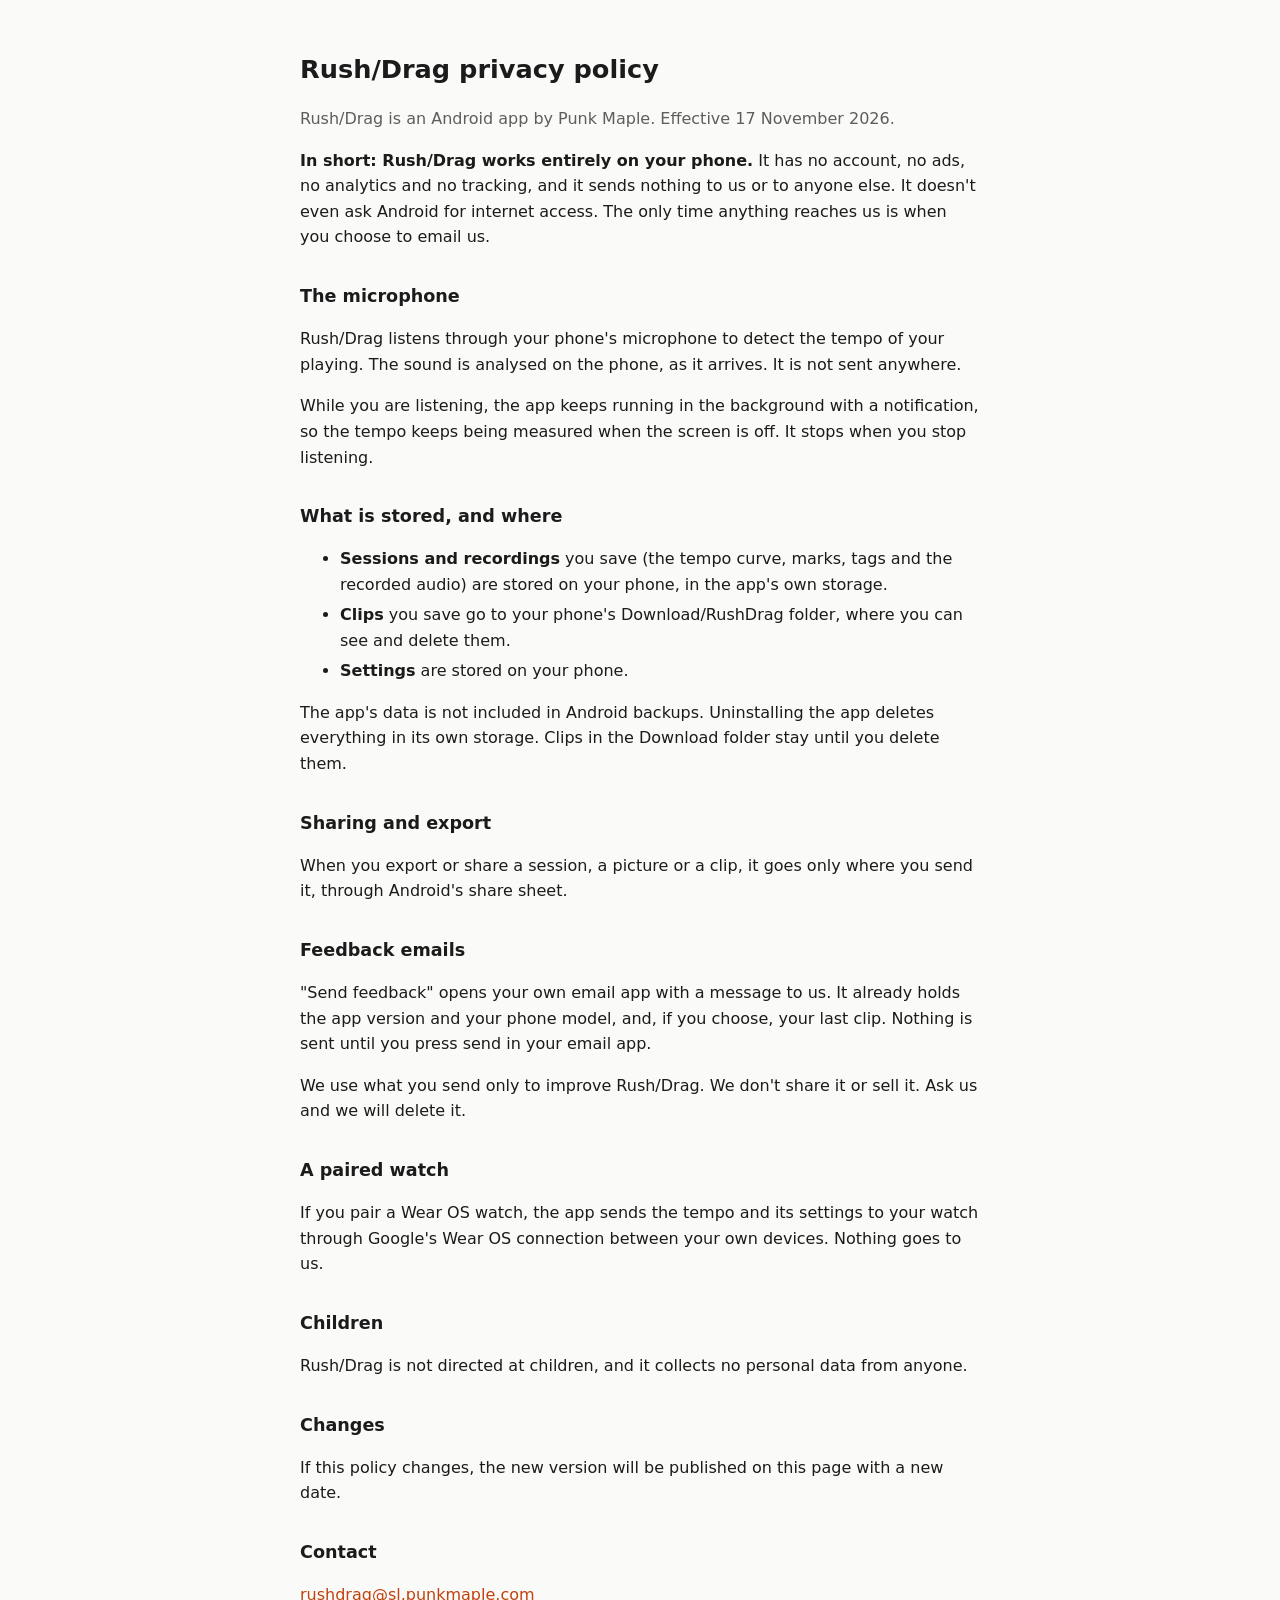
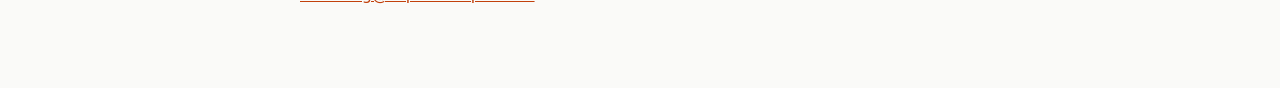
==== privacy/index.html @ 3544ac95 "Rush/Drag site: the privacy policy Co-Authored-By: Claude Opus 5.5 <noreply@anthropic.com> Claude-Se" ====
<!doctype html>
<html lang="en">
<head>
<meta charset="utf-8">
<meta name="viewport" content="width=device-width, initial-scale=1">
<title>Rush/Drag privacy policy</title>
<style>
  :root { --bg: #fafaf8; --fg: #1b1b1b; --muted: #5d5d5d; --accent: #c2410c; }
  @media (prefers-color-scheme: dark) { :root { --bg: #121212; --fg: #ececec; --muted: #a8a8a8; --accent: #fb923c; } }
  body { background: var(--bg); color: var(--fg); font: 16px/1.6 system-ui, -apple-system, "Segoe UI", Roboto, sans-serif; margin: 0; }
  main { max-width: 680px; margin: 0 auto; padding: 32px 16px 64px; }
  h1 { font-size: 1.6rem; margin-bottom: 0.2rem; }
  h2 { font-size: 1.1rem; margin-top: 2rem; }
  .muted { color: var(--muted); }
  a { color: var(--accent); }
  li { margin: 0.3rem 0; }
</style>
</head>
<body>
<main>
<h1>Rush/Drag privacy policy</h1>
<p class="muted">Rush/Drag is an Android app by Punk Maple. Effective 17 November 2026.</p>

<p><strong>In short: Rush/Drag works entirely on your phone.</strong> It has no account, no ads, no analytics and no tracking, and it sends nothing to us or to anyone else. It doesn't even ask Android for internet access. The only time anything reaches us is when you choose to email us.</p>

<h2>The microphone</h2>
<p>Rush/Drag listens through your phone's microphone to detect the tempo of your playing. The sound is analysed on the phone, as it arrives. It is not sent anywhere.</p>
<p>While you are listening, the app keeps running in the background with a notification, so the tempo keeps being measured when the screen is off. It stops when you stop listening.</p>

<h2>What is stored, and where</h2>
<ul>
  <li><strong>Sessions and recordings</strong> you save (the tempo curve, marks, tags and the recorded audio) are stored on your phone, in the app's own storage.</li>
  <li><strong>Clips</strong> you save go to your phone's Download/RushDrag folder, where you can see and delete them.</li>
  <li><strong>Settings</strong> are stored on your phone.</li>
</ul>
<p>The app's data is not included in Android backups. Uninstalling the app deletes everything in its own storage. Clips in the Download folder stay until you delete them.</p>

<h2>Sharing and export</h2>
<p>When you export or share a session, a picture or a clip, it goes only where you send it, through Android's share sheet.</p>

<h2>Feedback emails</h2>
<p>"Send feedback" opens your own email app with a message to us. It already holds the app version and your phone model, and, if you choose, your last clip. Nothing is sent until you press send in your email app.</p>
<p>We use what you send only to improve Rush/Drag. We don't share it or sell it. Ask us and we will delete it.</p>

<h2>A paired watch</h2>
<p>If you pair a Wear OS watch, the app sends the tempo and its settings to your watch through Google's Wear OS connection between your own devices. Nothing goes to us.</p>

<h2>Children</h2>
<p>Rush/Drag is not directed at children, and it collects no personal data from anyone.</p>

<h2>Changes</h2>
<p>If this policy changes, the new version will be published on this page with a new date.</p>

<h2>Contact</h2>
<p><a href="mailto:rushdrag@sl.punkmaple.com">rushdrag@sl.punkmaple.com</a></p>
</main>
</body>
</html>
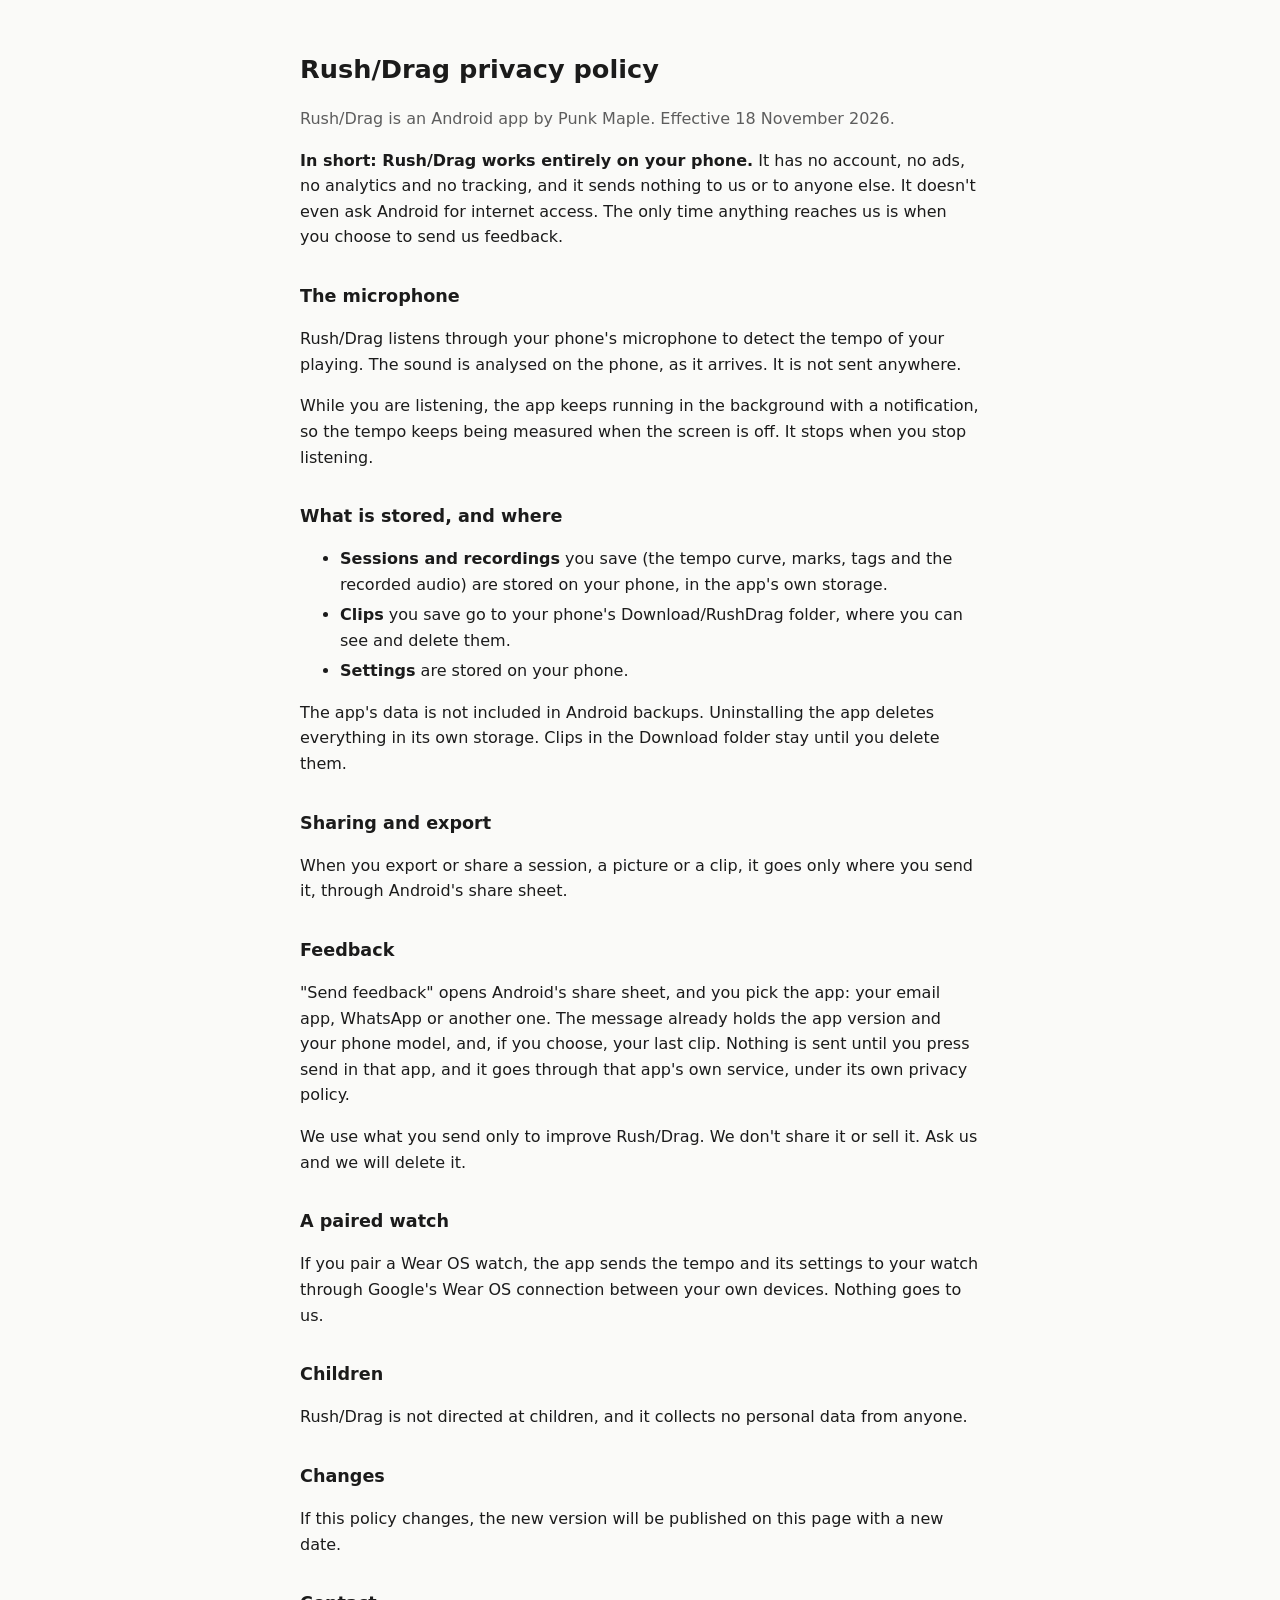
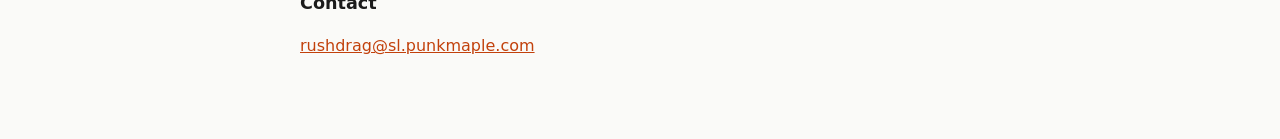
==== commit e0c8b9b4: "Privacy: feedback through the share sheet (email, WhatsApp or another app)" ====
--- a/privacy/index.html
+++ b/privacy/index.html
@@ -19,9 +19,9 @@
 <body>
 <main>
 <h1>Rush/Drag privacy policy</h1>
-<p class="muted">Rush/Drag is an Android app by Punk Maple. Effective 17 November 2026.</p>
+<p class="muted">Rush/Drag is an Android app by Punk Maple. Effective 18 November 2026.</p>
 
-<p><strong>In short: Rush/Drag works entirely on your phone.</strong> It has no account, no ads, no analytics and no tracking, and it sends nothing to us or to anyone else. It doesn't even ask Android for internet access. The only time anything reaches us is when you choose to email us.</p>
+<p><strong>In short: Rush/Drag works entirely on your phone.</strong> It has no account, no ads, no analytics and no tracking, and it sends nothing to us or to anyone else. It doesn't even ask Android for internet access. The only time anything reaches us is when you choose to send us feedback.</p>
 
 <h2>The microphone</h2>
 <p>Rush/Drag listens through your phone's microphone to detect the tempo of your playing. The sound is analysed on the phone, as it arrives. It is not sent anywhere.</p>
@@ -38,8 +38,8 @@
 <h2>Sharing and export</h2>
 <p>When you export or share a session, a picture or a clip, it goes only where you send it, through Android's share sheet.</p>
 
-<h2>Feedback emails</h2>
-<p>"Send feedback" opens your own email app with a message to us. It already holds the app version and your phone model, and, if you choose, your last clip. Nothing is sent until you press send in your email app.</p>
+<h2>Feedback</h2>
+<p>"Send feedback" opens Android's share sheet, and you pick the app: your email app, WhatsApp or another one. The message already holds the app version and your phone model, and, if you choose, your last clip. Nothing is sent until you press send in that app, and it goes through that app's own service, under its own privacy policy.</p>
 <p>We use what you send only to improve Rush/Drag. We don't share it or sell it. Ask us and we will delete it.</p>
 
 <h2>A paired watch</h2>
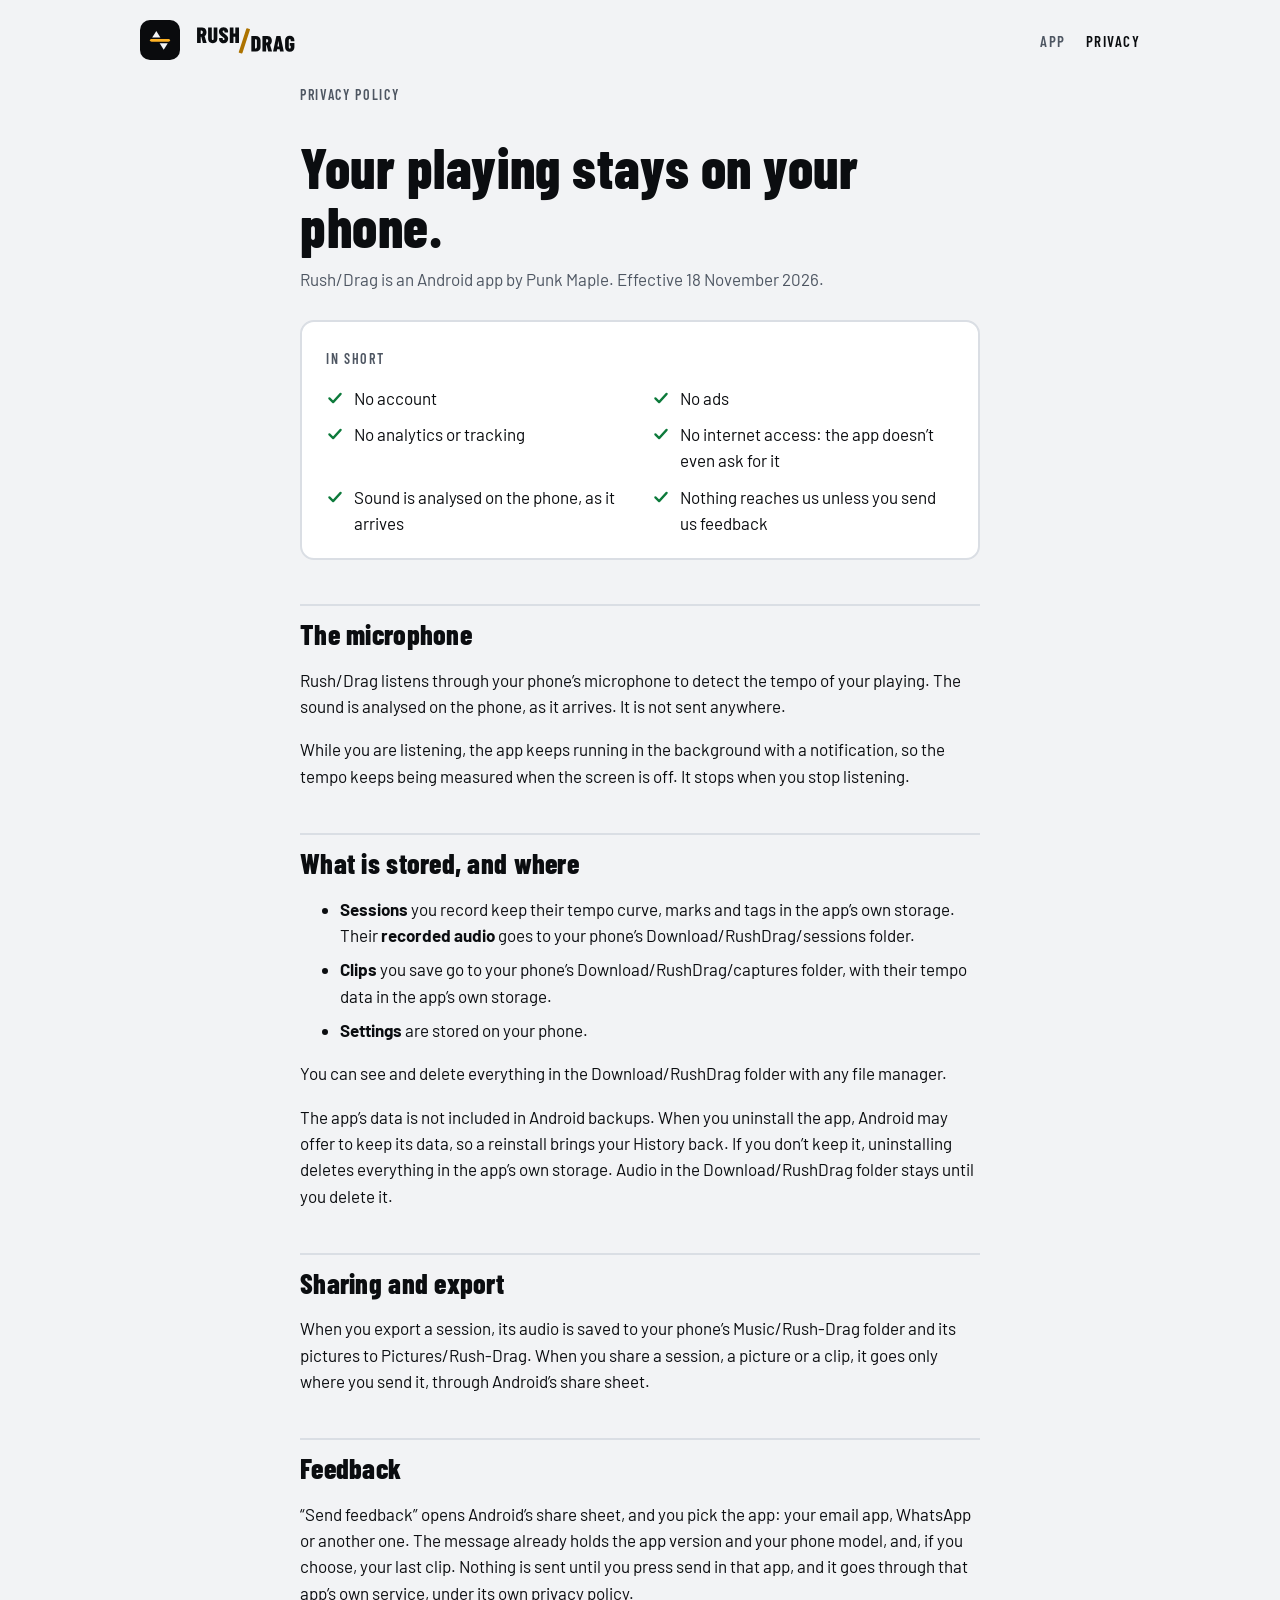
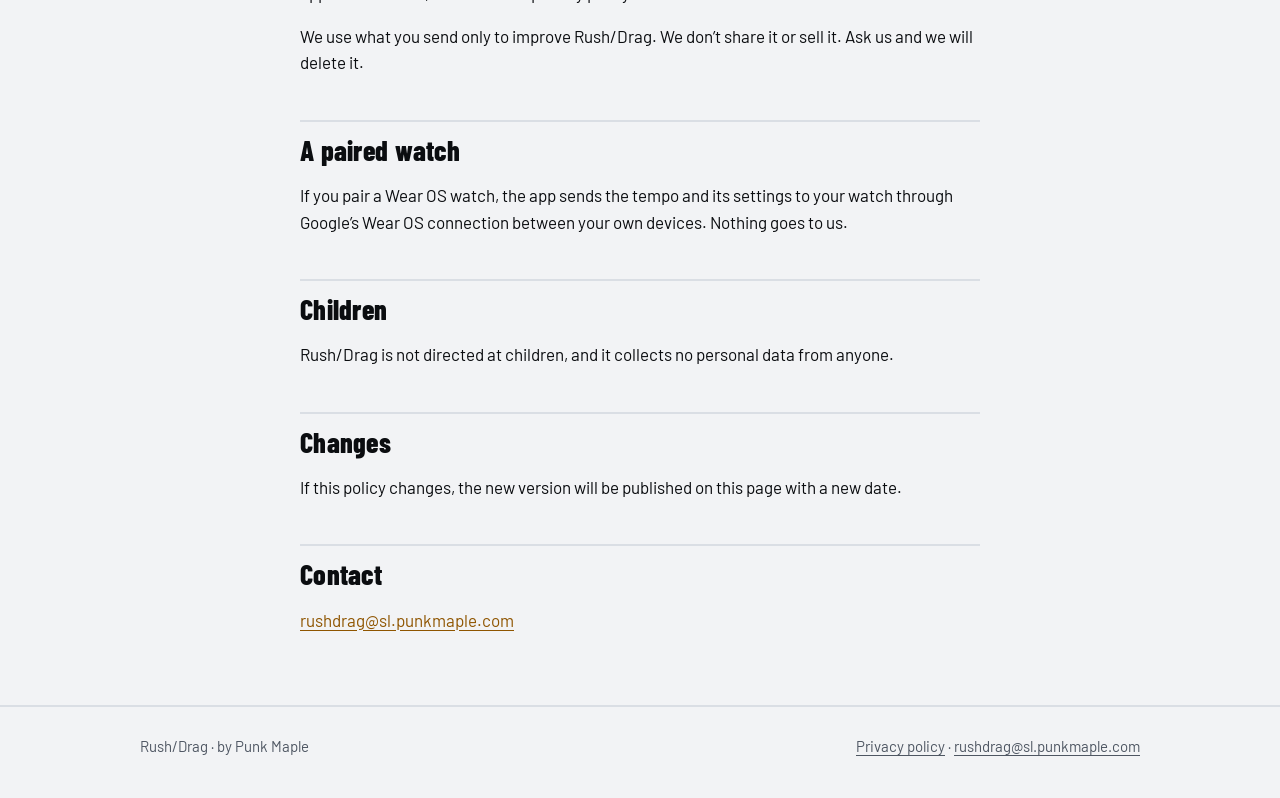
==== commit 62c883d3: "Site redesign by Design (artifact 1795022018-d35e); privacy claims checked against the app - Recorde" ====
--- a/privacy/index.html
+++ b/privacy/index.html
@@ -3,56 +3,67 @@
 <head>
 <meta charset="utf-8">
 <meta name="viewport" content="width=device-width, initial-scale=1">
-<title>Rush/Drag privacy policy</title>
-<style>
-  :root { --bg: #fafaf8; --fg: #1b1b1b; --muted: #5d5d5d; --accent: #c2410c; }
-  @media (prefers-color-scheme: dark) { :root { --bg: #121212; --fg: #ececec; --muted: #a8a8a8; --accent: #fb923c; } }
-  body { background: var(--bg); color: var(--fg); font: 16px/1.6 system-ui, -apple-system, "Segoe UI", Roboto, sans-serif; margin: 0; }
-  main { max-width: 680px; margin: 0 auto; padding: 32px 16px 64px; }
-  h1 { font-size: 1.6rem; margin-bottom: 0.2rem; }
-  h2 { font-size: 1.1rem; margin-top: 2rem; }
-  .muted { color: var(--muted); }
-  a { color: var(--accent); }
-  li { margin: 0.3rem 0; }
-</style>
+<title>Privacy policy · Rush/Drag</title>
+<meta name="description" content="How Rush/Drag handles your data: it works entirely on your phone.">
+<meta name="theme-color" content="#08090a" media="(prefers-color-scheme: dark)">
+<meta name="theme-color" content="#f2f3f5" media="(prefers-color-scheme: light)">
+<link rel="icon" href="../icon-dark.svg" type="image/svg+xml">
+<link rel="preconnect" href="https://fonts.googleapis.com"><link rel="preconnect" href="https://fonts.gstatic.com" crossorigin>
+<link href="https://fonts.googleapis.com/css2?family=Barlow+Condensed:wght@600;800&family=Barlow:wght@400;600&display=swap" rel="stylesheet">
+<link rel="stylesheet" href="../site.css">
 </head>
 <body>
-<main>
-<h1>Rush/Drag privacy policy</h1>
-<p class="muted">Rush/Drag is an Android app by Punk Maple. Effective 18 November 2026.</p>
+<header><div class="wrap">
+  <a class="brand" href="../" aria-label="Rush/Drag home"><img class="icon" src="../icon-dark.svg" alt=""><img class="wm wm-dark" src="../wordmark-on-dark.svg" alt="Rush/Drag"><img class="wm wm-light" src="../wordmark-on-light.svg" alt="Rush/Drag"></a>
+  <nav><a href="../">App</a><a href="../privacy/" aria-current="page">Privacy</a></nav>
+</div></header>
+<main class="wrap narrow policy">
+  <span class="caps">Privacy policy</span>
+  <h1>Your playing stays on your phone.</h1>
+  <p class="meta">Rush/Drag is an Android app by Punk Maple. Effective 18 November 2026.</p>
 
-<p><strong>In short: Rush/Drag works entirely on your phone.</strong> It has no account, no ads, no analytics and no tracking, and it sends nothing to us or to anyone else. It doesn't even ask Android for internet access. The only time anything reaches us is when you choose to send us feedback.</p>
+  <div class="summary">
+    <span class="caps">In short</span>
+    <ul>
+      <li><svg width="18" height="18" viewBox="0 0 24 24" aria-hidden="true"><path d="M4.5 12.5l5 5 10-11" fill="none" stroke="currentColor" stroke-width="3" stroke-linecap="round" stroke-linejoin="round"/></svg><span>No account</span></li><li><svg width="18" height="18" viewBox="0 0 24 24" aria-hidden="true"><path d="M4.5 12.5l5 5 10-11" fill="none" stroke="currentColor" stroke-width="3" stroke-linecap="round" stroke-linejoin="round"/></svg><span>No ads</span></li><li><svg width="18" height="18" viewBox="0 0 24 24" aria-hidden="true"><path d="M4.5 12.5l5 5 10-11" fill="none" stroke="currentColor" stroke-width="3" stroke-linecap="round" stroke-linejoin="round"/></svg><span>No analytics or tracking</span></li><li><svg width="18" height="18" viewBox="0 0 24 24" aria-hidden="true"><path d="M4.5 12.5l5 5 10-11" fill="none" stroke="currentColor" stroke-width="3" stroke-linecap="round" stroke-linejoin="round"/></svg><span>No internet access: the app doesn’t even ask for it</span></li><li><svg width="18" height="18" viewBox="0 0 24 24" aria-hidden="true"><path d="M4.5 12.5l5 5 10-11" fill="none" stroke="currentColor" stroke-width="3" stroke-linecap="round" stroke-linejoin="round"/></svg><span>Sound is analysed on the phone, as it arrives</span></li><li><svg width="18" height="18" viewBox="0 0 24 24" aria-hidden="true"><path d="M4.5 12.5l5 5 10-11" fill="none" stroke="currentColor" stroke-width="3" stroke-linecap="round" stroke-linejoin="round"/></svg><span>Nothing reaches us unless you send us feedback</span></li>
+    </ul>
+  </div>
 
-<h2>The microphone</h2>
-<p>Rush/Drag listens through your phone's microphone to detect the tempo of your playing. The sound is analysed on the phone, as it arrives. It is not sent anywhere.</p>
-<p>While you are listening, the app keeps running in the background with a notification, so the tempo keeps being measured when the screen is off. It stops when you stop listening.</p>
+  <h2>The microphone</h2>
+  <p>Rush/Drag listens through your phone’s microphone to detect the tempo of your playing. The sound is analysed on the phone, as it arrives. It is not sent anywhere.</p>
+  <p>While you are listening, the app keeps running in the background with a notification, so the tempo keeps being measured when the screen is off. It stops when you stop listening.</p>
 
-<h2>What is stored, and where</h2>
-<ul>
-  <li><strong>Sessions and recordings</strong> you save (the tempo curve, marks, tags and the recorded audio) are stored on your phone, in the app's own storage.</li>
-  <li><strong>Clips</strong> you save go to your phone's Download/RushDrag folder, where you can see and delete them.</li>
-  <li><strong>Settings</strong> are stored on your phone.</li>
-</ul>
-<p>The app's data is not included in Android backups. Uninstalling the app deletes everything in its own storage. Clips in the Download folder stay until you delete them.</p>
+  <h2>What is stored, and where</h2>
+  <ul class="plain">
+    <li><strong>Sessions</strong> you record keep their tempo curve, marks and tags in the app’s own storage. Their <strong>recorded audio</strong> goes to your phone’s Download/RushDrag/sessions folder.</li>
+    <li><strong>Clips</strong> you save go to your phone’s Download/RushDrag/captures folder, with their tempo data in the app’s own storage.</li>
+    <li><strong>Settings</strong> are stored on your phone.</li>
+  </ul>
+  <p>You can see and delete everything in the Download/RushDrag folder with any file manager.</p>
+  <p>The app’s data is not included in Android backups. When you uninstall the app, Android may offer to keep its data, so a reinstall brings your History back. If you don’t keep it, uninstalling deletes everything in the app’s own storage. Audio in the Download/RushDrag folder stays until you delete it.</p>
 
-<h2>Sharing and export</h2>
-<p>When you export or share a session, a picture or a clip, it goes only where you send it, through Android's share sheet.</p>
+  <h2>Sharing and export</h2>
+  <p>When you export a session, its audio is saved to your phone’s Music/Rush-Drag folder and its pictures to Pictures/Rush-Drag. When you share a session, a picture or a clip, it goes only where you send it, through Android’s share sheet.</p>
 
-<h2>Feedback</h2>
-<p>"Send feedback" opens Android's share sheet, and you pick the app: your email app, WhatsApp or another one. The message already holds the app version and your phone model, and, if you choose, your last clip. Nothing is sent until you press send in that app, and it goes through that app's own service, under its own privacy policy.</p>
-<p>We use what you send only to improve Rush/Drag. We don't share it or sell it. Ask us and we will delete it.</p>
+  <h2>Feedback</h2>
+  <p>“Send feedback” opens Android’s share sheet, and you pick the app: your email app, WhatsApp or another one. The message already holds the app version and your phone model, and, if you choose, your last clip. Nothing is sent until you press send in that app, and it goes through that app’s own service, under its own privacy policy.</p>
+  <p>We use what you send only to improve Rush/Drag. We don’t share it or sell it. Ask us and we will delete it.</p>
 
-<h2>A paired watch</h2>
-<p>If you pair a Wear OS watch, the app sends the tempo and its settings to your watch through Google's Wear OS connection between your own devices. Nothing goes to us.</p>
+  <h2>A paired watch</h2>
+  <p>If you pair a Wear OS watch, the app sends the tempo and its settings to your watch through Google’s Wear OS connection between your own devices. Nothing goes to us.</p>
 
-<h2>Children</h2>
-<p>Rush/Drag is not directed at children, and it collects no personal data from anyone.</p>
+  <h2>Children</h2>
+  <p>Rush/Drag is not directed at children, and it collects no personal data from anyone.</p>
 
-<h2>Changes</h2>
-<p>If this policy changes, the new version will be published on this page with a new date.</p>
+  <h2>Changes</h2>
+  <p>If this policy changes, the new version will be published on this page with a new date.</p>
 
-<h2>Contact</h2>
-<p><a href="mailto:rushdrag@sl.punkmaple.com">rushdrag@sl.punkmaple.com</a></p>
+  <h2>Contact</h2>
+  <p><a href="mailto:rushdrag@sl.punkmaple.com">rushdrag@sl.punkmaple.com</a></p>
 </main>
+<footer><div class="wrap">
+  <span>Rush/Drag · by Punk Maple</span>
+  <span><a href="../privacy/">Privacy policy</a> · <a href="mailto:rushdrag@sl.punkmaple.com">rushdrag@sl.punkmaple.com</a></span>
+</div></footer>
 </body>
 </html>
--- a/site.css
+++ b/site.css
@@ -0,0 +1,89 @@
+/* Rush/Drag site: the app's tokens (Stage by default, Daylight when the visitor's system is light) */
+:root {
+  --bg: #08090a; --surface: #101215; --tap: #1c1f24; --edge: #5e6470; --grid: #22252a;
+  --ink: #f4f5f7; --muted: #9aa3b2; --accent: #ffb224; --accent-text: #ffb224;
+  --rush: #ff6a5c; --on: #5be38a; --drag: #4f9bff;
+  --display: "Barlow Condensed", system-ui, sans-serif; --body: "Barlow", system-ui, sans-serif;
+}
+@media (prefers-color-scheme: light) {
+  :root {
+    --bg: #f2f3f5; --surface: #ffffff; --tap: #e2e5ea; --edge: #6a727e; --grid: #dadee4;
+    --ink: #0b0d10; --muted: #4e5662; --accent: #ad7300; --accent-text: #8f5500;
+    --rush: #c4372c; --on: #0d7a3b; --drag: #1f5fbf;
+  }
+  .wm-dark { display: none; } .wm-light { display: block !important; }
+}
+* { box-sizing: border-box; }
+html { -webkit-text-size-adjust: 100%; }
+body { margin: 0; background: var(--bg); color: var(--ink); font: 400 17px/1.55 var(--body); }
+a { color: var(--accent-text); text-underline-offset: 3px; }
+a:hover { text-decoration-thickness: 2px; }
+.wrap { max-width: 1040px; margin: 0 auto; padding: 0 20px; }
+.narrow { max-width: 720px; }
+
+/* header + footer */
+header { padding: 20px 0; }
+header .wrap { display: flex; align-items: center; justify-content: space-between; gap: 16px; }
+.brand { display: flex; align-items: center; gap: 12px; text-decoration: none; }
+.brand img.icon { width: 40px; height: 40px; border-radius: 10px; }
+.brand .wm { height: 30px; width: auto; }
+.wm-light { display: none; }
+nav a { font: 600 15px/1 var(--display); letter-spacing: .1em; text-transform: uppercase; color: var(--muted); text-decoration: none; margin-left: 20px; }
+nav a:hover, nav a[aria-current] { color: var(--ink); }
+footer { margin-top: 72px; border-top: 2px solid var(--grid); padding: 28px 0 40px; color: var(--muted); font-size: 15px; }
+footer .wrap { display: flex; flex-wrap: wrap; justify-content: space-between; gap: 12px; }
+footer a { color: var(--muted); }
+
+/* type */
+.caps { font: 600 14px/1.2 var(--display); letter-spacing: .12em; text-transform: uppercase; color: var(--muted); }
+h1, h2, h3 { font-family: var(--display); font-weight: 800; letter-spacing: .01em; line-height: 1.05; margin: 0; }
+h1 { font-size: clamp(42px, 7vw, 72px); }
+h2 { font-size: clamp(28px, 4vw, 38px); margin-top: 56px; }
+h3 { font-size: 24px; letter-spacing: .03em; text-transform: uppercase; }
+.lead { font-size: clamp(18px, 2.2vw, 21px); color: var(--muted); max-width: 34em; }
+
+/* hero */
+.hero { display: grid; grid-template-columns: 1.1fr .9fr; gap: 40px; align-items: center; padding: 48px 0 24px; }
+.hero .lead { margin: 18px 0 26px; }
+.pill { display: inline-flex; align-items: center; gap: 8px; height: 36px; padding: 0 14px; border-radius: 18px; background: var(--tap);
+        font: 600 15px/1 var(--display); letter-spacing: .08em; text-transform: uppercase; }
+.pill .dot { width: 9px; height: 9px; border-radius: 50%; background: var(--accent); }
+.readout { background: var(--surface); border: 2px solid var(--grid); border-radius: 18px; padding: 22px 20px; text-align: center; }
+.readout .bpm { font: 800 clamp(96px, 16vw, 168px)/.84 var(--display); font-variant-numeric: tabular-nums; }
+.readout .state { margin-top: 12px; font: 800 30px/1 var(--display); letter-spacing: .04em; color: var(--rush); display: inline-flex; align-items: center; gap: 10px; }
+.readout svg.curve { display: block; width: 100%; height: auto; margin-top: 16px; border-radius: 8px; background: var(--bg); }
+
+/* features */
+.features { display: grid; grid-template-columns: repeat(2, 1fr); gap: 16px; margin-top: 24px; }
+.card { background: var(--surface); border: 2px solid var(--grid); border-radius: 14px; padding: 22px; }
+.card h3 { display: flex; align-items: center; gap: 10px; }
+.card p { margin: 10px 0 0; color: var(--muted); }
+.card .tag { width: 12px; height: 12px; border-radius: 50%; flex-shrink: 0; }
+
+/* test callout */
+.callout { margin-top: 56px; background: var(--surface); border: 2px solid var(--accent); border-radius: 14px; padding: 26px; display: grid; grid-template-columns: 1fr auto; gap: 20px; align-items: center; }
+.callout h2 { margin: 0 0 8px; }
+.callout p { margin: 0; color: var(--muted); }
+.button { display: inline-flex; align-items: center; justify-content: center; height: 56px; padding: 0 22px; border-radius: 8px; background: var(--tap); color: var(--ink);
+          font: 800 20px/1 var(--display); letter-spacing: .06em; text-transform: uppercase; text-decoration: none; white-space: nowrap; }
+.button:hover { box-shadow: inset 0 0 0 2px var(--edge); }
+
+/* policy */
+.policy h1 { font-size: clamp(38px, 6vw, 56px); margin-top: 32px; }
+.policy .meta { margin: 10px 0 0; color: var(--muted); }
+.summary { margin-top: 28px; background: var(--surface); border: 2px solid var(--grid); border-radius: 14px; padding: 22px 24px; }
+.summary ul { list-style: none; padding: 0; margin: 14px 0 0; display: grid; grid-template-columns: repeat(2, minmax(0, 1fr)); gap: 10px 24px; }
+.summary li { display: flex; gap: 10px; align-items: flex-start; }
+.summary li svg { flex-shrink: 0; margin-top: 4px; color: var(--on); }
+.summary p { margin: 16px 0 0; color: var(--muted); }
+.policy h2 { font-size: 28px; margin-top: 44px; padding-top: 14px; border-top: 2px solid var(--grid); }
+.policy p, .policy li { max-width: 40em; }
+.policy ul.plain li { margin: 8px 0; }
+.todo { background: rgba(255, 178, 36, .14); border-left: 3px solid var(--accent); padding: 2px 8px; }
+
+@media (max-width: 760px) {
+  .hero, .callout { grid-template-columns: 1fr; }
+  .features, .summary ul { grid-template-columns: 1fr; }
+  nav a { margin-left: 14px; }
+  .brand .wm { height: 24px; }
+}
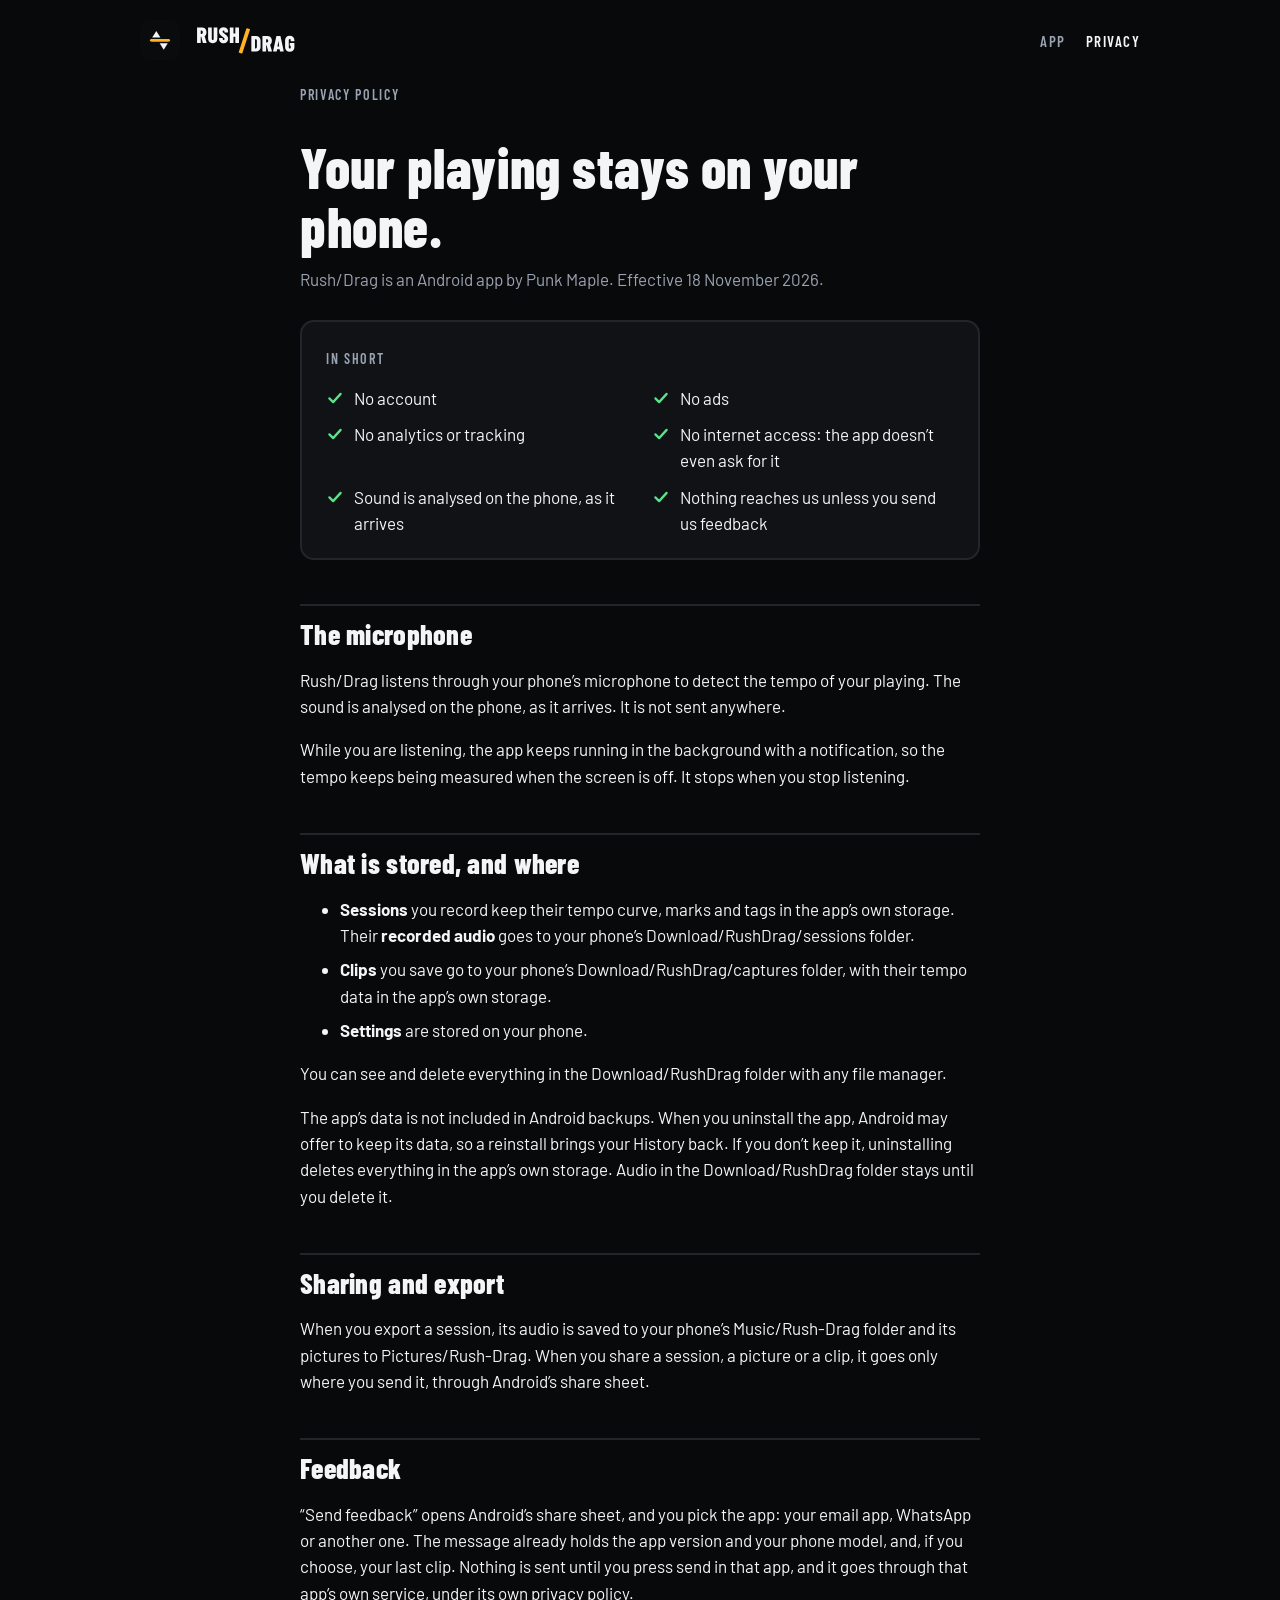
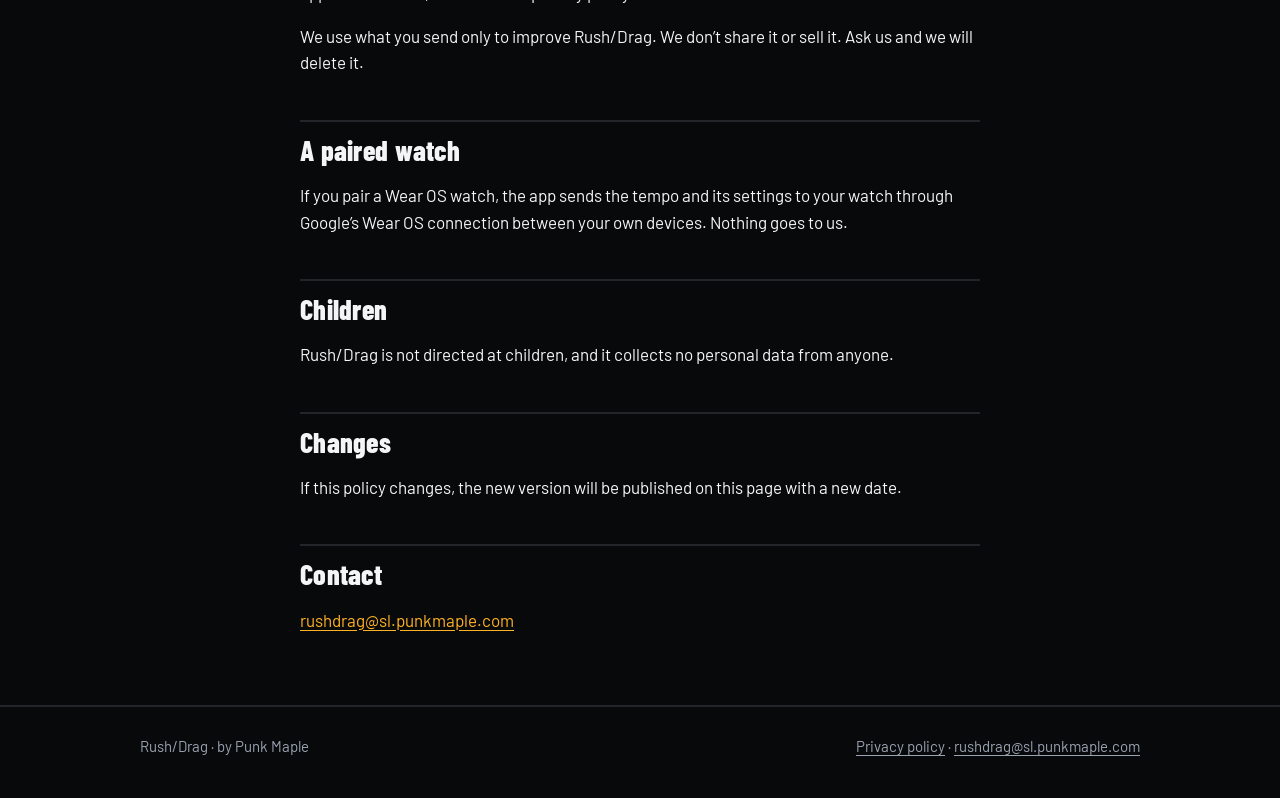
==== commit fafe9806: "Site: Stage theme always (owner's pick), no light switch Co-Authored-By: Claude Opus 5.5 <noreply@an" ====
--- a/privacy/index.html
+++ b/privacy/index.html
@@ -5,8 +5,7 @@
 <meta name="viewport" content="width=device-width, initial-scale=1">
 <title>Privacy policy · Rush/Drag</title>
 <meta name="description" content="How Rush/Drag handles your data: it works entirely on your phone.">
-<meta name="theme-color" content="#08090a" media="(prefers-color-scheme: dark)">
-<meta name="theme-color" content="#f2f3f5" media="(prefers-color-scheme: light)">
+<meta name="theme-color" content="#08090a">
 <link rel="icon" href="../icon-dark.svg" type="image/svg+xml">
 <link rel="preconnect" href="https://fonts.googleapis.com"><link rel="preconnect" href="https://fonts.gstatic.com" crossorigin>
 <link href="https://fonts.googleapis.com/css2?family=Barlow+Condensed:wght@600;800&family=Barlow:wght@400;600&display=swap" rel="stylesheet">
@@ -14,7 +13,7 @@
 </head>
 <body>
 <header><div class="wrap">
-  <a class="brand" href="../" aria-label="Rush/Drag home"><img class="icon" src="../icon-dark.svg" alt=""><img class="wm wm-dark" src="../wordmark-on-dark.svg" alt="Rush/Drag"><img class="wm wm-light" src="../wordmark-on-light.svg" alt="Rush/Drag"></a>
+  <a class="brand" href="../" aria-label="Rush/Drag home"><img class="icon" src="../icon-dark.svg" alt=""><img class="wm wm-dark" src="../wordmark-on-dark.svg" alt="Rush/Drag"></a>
   <nav><a href="../">App</a><a href="../privacy/" aria-current="page">Privacy</a></nav>
 </div></header>
 <main class="wrap narrow policy">
--- a/site.css
+++ b/site.css
@@ -1,17 +1,9 @@
-/* Rush/Drag site: the app's tokens (Stage by default, Daylight when the visitor's system is light) */
+/* Rush/Drag site: the app's Stage tokens, always (owner, 2026-11-18) */
 :root {
   --bg: #08090a; --surface: #101215; --tap: #1c1f24; --edge: #5e6470; --grid: #22252a;
   --ink: #f4f5f7; --muted: #9aa3b2; --accent: #ffb224; --accent-text: #ffb224;
   --rush: #ff6a5c; --on: #5be38a; --drag: #4f9bff;
   --display: "Barlow Condensed", system-ui, sans-serif; --body: "Barlow", system-ui, sans-serif;
-}
-@media (prefers-color-scheme: light) {
-  :root {
-    --bg: #f2f3f5; --surface: #ffffff; --tap: #e2e5ea; --edge: #6a727e; --grid: #dadee4;
-    --ink: #0b0d10; --muted: #4e5662; --accent: #ad7300; --accent-text: #8f5500;
-    --rush: #c4372c; --on: #0d7a3b; --drag: #1f5fbf;
-  }
-  .wm-dark { display: none; } .wm-light { display: block !important; }
 }
 * { box-sizing: border-box; }
 html { -webkit-text-size-adjust: 100%; }
@@ -27,7 +19,6 @@
 .brand { display: flex; align-items: center; gap: 12px; text-decoration: none; }
 .brand img.icon { width: 40px; height: 40px; border-radius: 10px; }
 .brand .wm { height: 30px; width: auto; }
-.wm-light { display: none; }
 nav a { font: 600 15px/1 var(--display); letter-spacing: .1em; text-transform: uppercase; color: var(--muted); text-decoration: none; margin-left: 20px; }
 nav a:hover, nav a[aria-current] { color: var(--ink); }
 footer { margin-top: 72px; border-top: 2px solid var(--grid); padding: 28px 0 40px; color: var(--muted); font-size: 15px; }
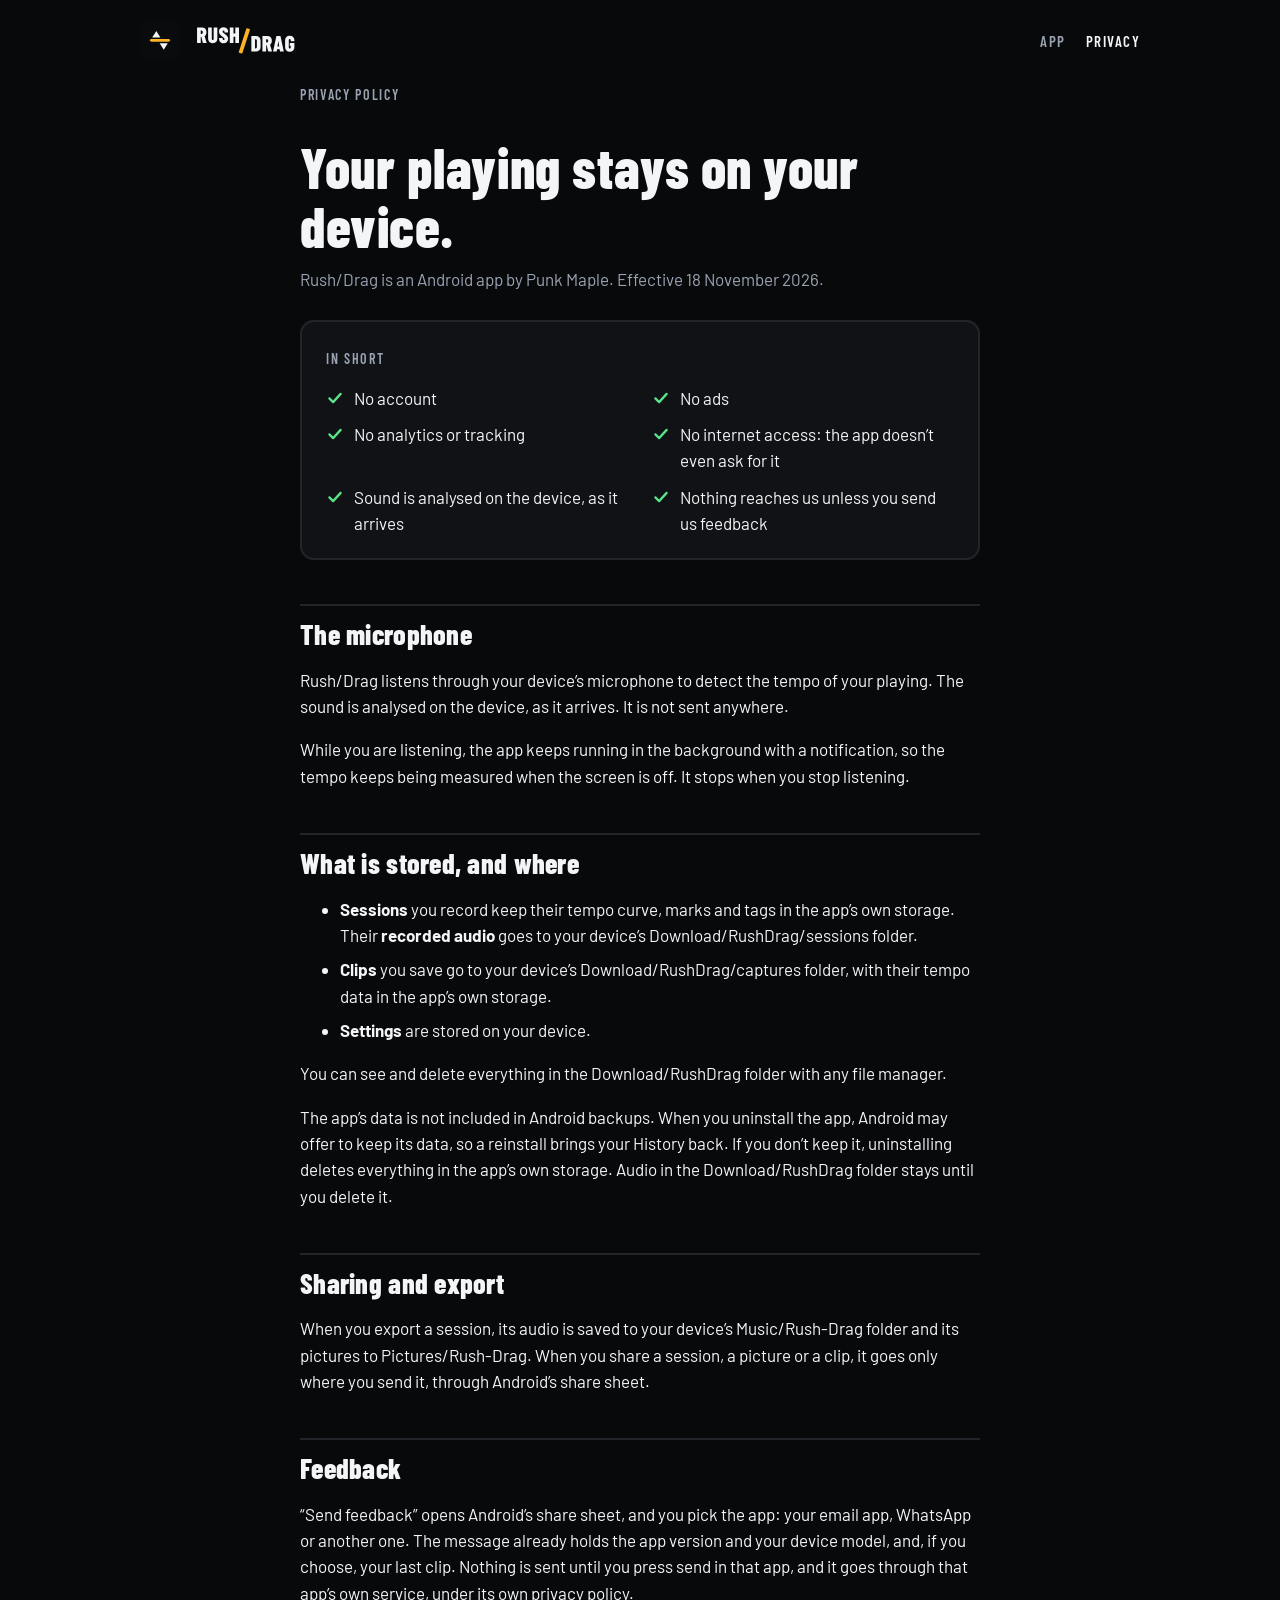
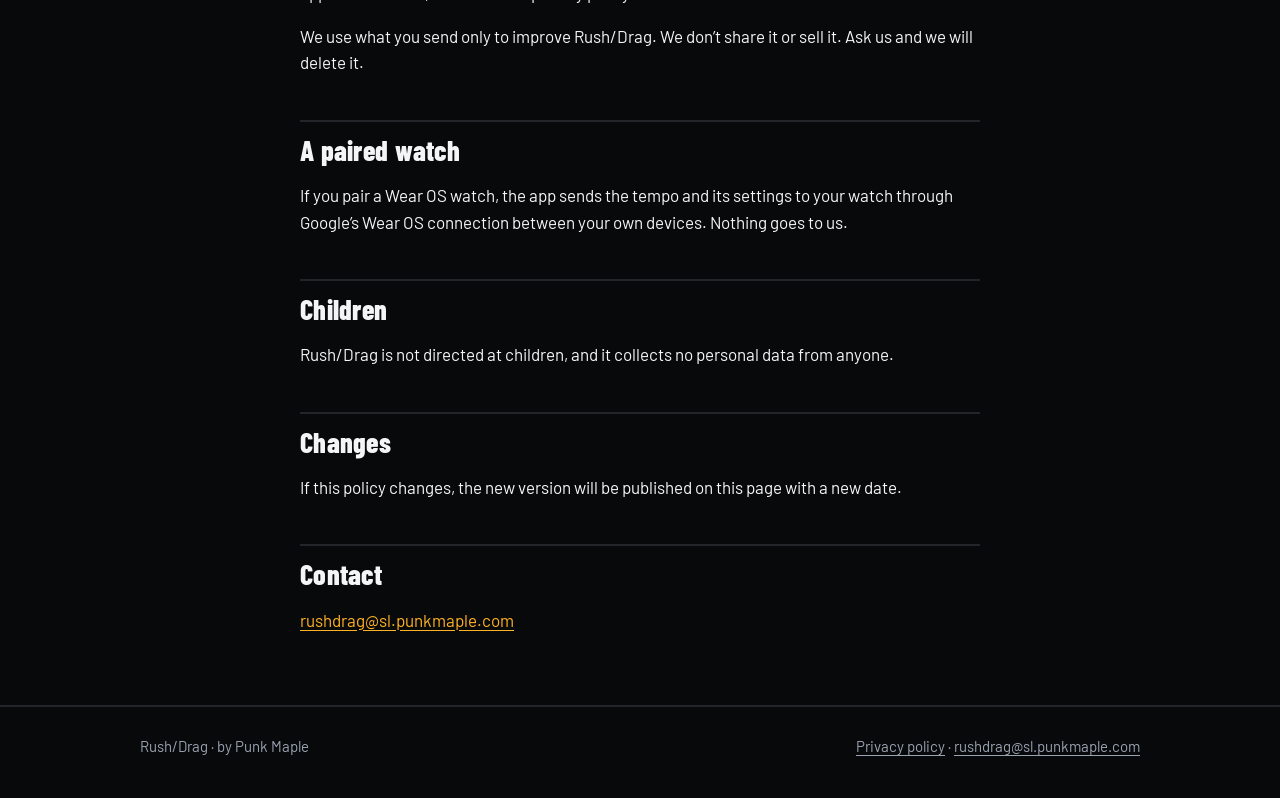
==== commit d2d4b118: "Site: "device" instead of "phone" (owner, A85/A90); tester callout names phones and tablets; hero cu" ====
--- a/privacy/index.html
+++ b/privacy/index.html
@@ -4,7 +4,7 @@
 <meta charset="utf-8">
 <meta name="viewport" content="width=device-width, initial-scale=1">
 <title>Privacy policy · Rush/Drag</title>
-<meta name="description" content="How Rush/Drag handles your data: it works entirely on your phone.">
+<meta name="description" content="How Rush/Drag handles your data: it works entirely on your device.">
 <meta name="theme-color" content="#08090a">
 <link rel="icon" href="../icon-dark.svg" type="image/svg+xml">
 <link rel="preconnect" href="https://fonts.googleapis.com"><link rel="preconnect" href="https://fonts.gstatic.com" crossorigin>
@@ -18,34 +18,34 @@
 </div></header>
 <main class="wrap narrow policy">
   <span class="caps">Privacy policy</span>
-  <h1>Your playing stays on your phone.</h1>
+  <h1>Your playing stays on your device.</h1>
   <p class="meta">Rush/Drag is an Android app by Punk Maple. Effective 18 November 2026.</p>
 
   <div class="summary">
     <span class="caps">In short</span>
     <ul>
-      <li><svg width="18" height="18" viewBox="0 0 24 24" aria-hidden="true"><path d="M4.5 12.5l5 5 10-11" fill="none" stroke="currentColor" stroke-width="3" stroke-linecap="round" stroke-linejoin="round"/></svg><span>No account</span></li><li><svg width="18" height="18" viewBox="0 0 24 24" aria-hidden="true"><path d="M4.5 12.5l5 5 10-11" fill="none" stroke="currentColor" stroke-width="3" stroke-linecap="round" stroke-linejoin="round"/></svg><span>No ads</span></li><li><svg width="18" height="18" viewBox="0 0 24 24" aria-hidden="true"><path d="M4.5 12.5l5 5 10-11" fill="none" stroke="currentColor" stroke-width="3" stroke-linecap="round" stroke-linejoin="round"/></svg><span>No analytics or tracking</span></li><li><svg width="18" height="18" viewBox="0 0 24 24" aria-hidden="true"><path d="M4.5 12.5l5 5 10-11" fill="none" stroke="currentColor" stroke-width="3" stroke-linecap="round" stroke-linejoin="round"/></svg><span>No internet access: the app doesn’t even ask for it</span></li><li><svg width="18" height="18" viewBox="0 0 24 24" aria-hidden="true"><path d="M4.5 12.5l5 5 10-11" fill="none" stroke="currentColor" stroke-width="3" stroke-linecap="round" stroke-linejoin="round"/></svg><span>Sound is analysed on the phone, as it arrives</span></li><li><svg width="18" height="18" viewBox="0 0 24 24" aria-hidden="true"><path d="M4.5 12.5l5 5 10-11" fill="none" stroke="currentColor" stroke-width="3" stroke-linecap="round" stroke-linejoin="round"/></svg><span>Nothing reaches us unless you send us feedback</span></li>
+      <li><svg width="18" height="18" viewBox="0 0 24 24" aria-hidden="true"><path d="M4.5 12.5l5 5 10-11" fill="none" stroke="currentColor" stroke-width="3" stroke-linecap="round" stroke-linejoin="round"/></svg><span>No account</span></li><li><svg width="18" height="18" viewBox="0 0 24 24" aria-hidden="true"><path d="M4.5 12.5l5 5 10-11" fill="none" stroke="currentColor" stroke-width="3" stroke-linecap="round" stroke-linejoin="round"/></svg><span>No ads</span></li><li><svg width="18" height="18" viewBox="0 0 24 24" aria-hidden="true"><path d="M4.5 12.5l5 5 10-11" fill="none" stroke="currentColor" stroke-width="3" stroke-linecap="round" stroke-linejoin="round"/></svg><span>No analytics or tracking</span></li><li><svg width="18" height="18" viewBox="0 0 24 24" aria-hidden="true"><path d="M4.5 12.5l5 5 10-11" fill="none" stroke="currentColor" stroke-width="3" stroke-linecap="round" stroke-linejoin="round"/></svg><span>No internet access: the app doesn’t even ask for it</span></li><li><svg width="18" height="18" viewBox="0 0 24 24" aria-hidden="true"><path d="M4.5 12.5l5 5 10-11" fill="none" stroke="currentColor" stroke-width="3" stroke-linecap="round" stroke-linejoin="round"/></svg><span>Sound is analysed on the device, as it arrives</span></li><li><svg width="18" height="18" viewBox="0 0 24 24" aria-hidden="true"><path d="M4.5 12.5l5 5 10-11" fill="none" stroke="currentColor" stroke-width="3" stroke-linecap="round" stroke-linejoin="round"/></svg><span>Nothing reaches us unless you send us feedback</span></li>
     </ul>
   </div>
 
   <h2>The microphone</h2>
-  <p>Rush/Drag listens through your phone’s microphone to detect the tempo of your playing. The sound is analysed on the phone, as it arrives. It is not sent anywhere.</p>
+  <p>Rush/Drag listens through your device’s microphone to detect the tempo of your playing. The sound is analysed on the device, as it arrives. It is not sent anywhere.</p>
   <p>While you are listening, the app keeps running in the background with a notification, so the tempo keeps being measured when the screen is off. It stops when you stop listening.</p>
 
   <h2>What is stored, and where</h2>
   <ul class="plain">
-    <li><strong>Sessions</strong> you record keep their tempo curve, marks and tags in the app’s own storage. Their <strong>recorded audio</strong> goes to your phone’s Download/RushDrag/sessions folder.</li>
-    <li><strong>Clips</strong> you save go to your phone’s Download/RushDrag/captures folder, with their tempo data in the app’s own storage.</li>
-    <li><strong>Settings</strong> are stored on your phone.</li>
+    <li><strong>Sessions</strong> you record keep their tempo curve, marks and tags in the app’s own storage. Their <strong>recorded audio</strong> goes to your device’s Download/RushDrag/sessions folder.</li>
+    <li><strong>Clips</strong> you save go to your device’s Download/RushDrag/captures folder, with their tempo data in the app’s own storage.</li>
+    <li><strong>Settings</strong> are stored on your device.</li>
   </ul>
   <p>You can see and delete everything in the Download/RushDrag folder with any file manager.</p>
   <p>The app’s data is not included in Android backups. When you uninstall the app, Android may offer to keep its data, so a reinstall brings your History back. If you don’t keep it, uninstalling deletes everything in the app’s own storage. Audio in the Download/RushDrag folder stays until you delete it.</p>
 
   <h2>Sharing and export</h2>
-  <p>When you export a session, its audio is saved to your phone’s Music/Rush-Drag folder and its pictures to Pictures/Rush-Drag. When you share a session, a picture or a clip, it goes only where you send it, through Android’s share sheet.</p>
+  <p>When you export a session, its audio is saved to your device’s Music/Rush-Drag folder and its pictures to Pictures/Rush-Drag. When you share a session, a picture or a clip, it goes only where you send it, through Android’s share sheet.</p>
 
   <h2>Feedback</h2>
-  <p>“Send feedback” opens Android’s share sheet, and you pick the app: your email app, WhatsApp or another one. The message already holds the app version and your phone model, and, if you choose, your last clip. Nothing is sent until you press send in that app, and it goes through that app’s own service, under its own privacy policy.</p>
+  <p>“Send feedback” opens Android’s share sheet, and you pick the app: your email app, WhatsApp or another one. The message already holds the app version and your device model, and, if you choose, your last clip. Nothing is sent until you press send in that app, and it goes through that app’s own service, under its own privacy policy.</p>
   <p>We use what you send only to improve Rush/Drag. We don’t share it or sell it. Ask us and we will delete it.</p>
 
   <h2>A paired watch</h2>
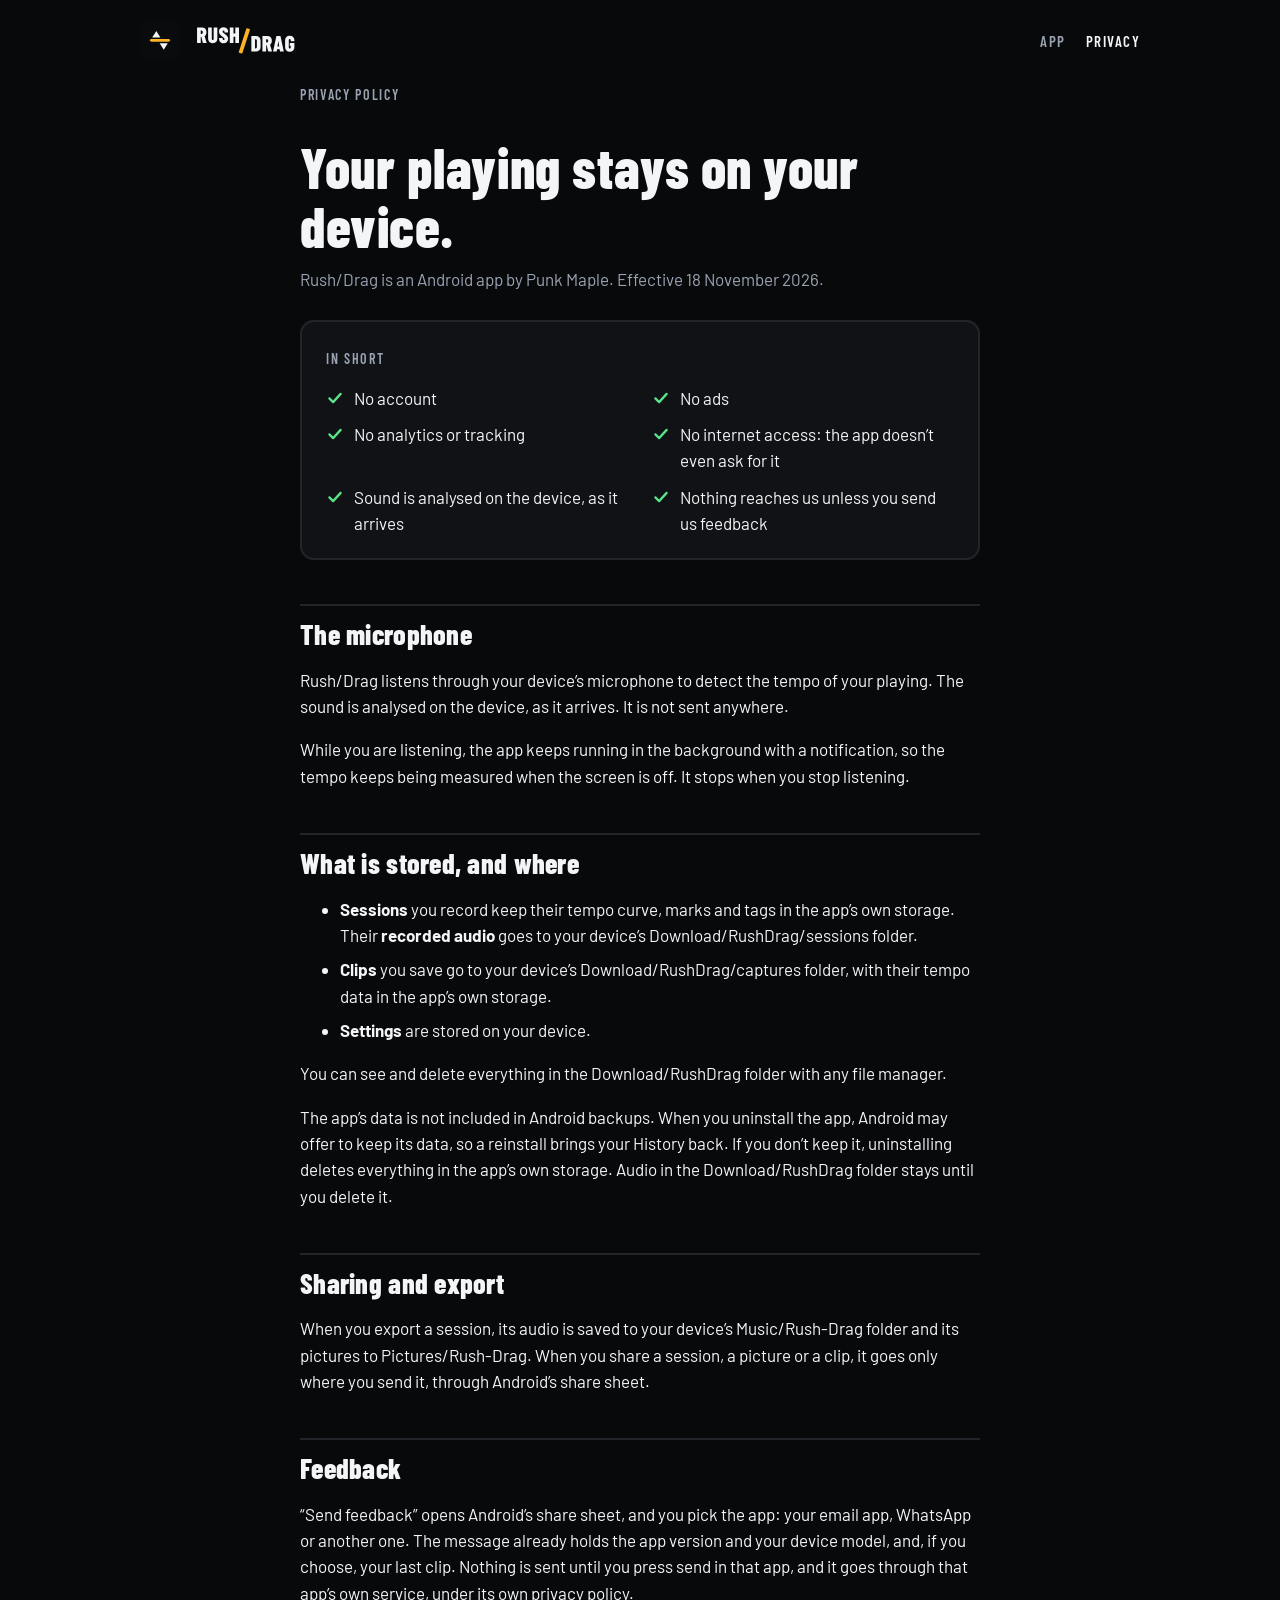
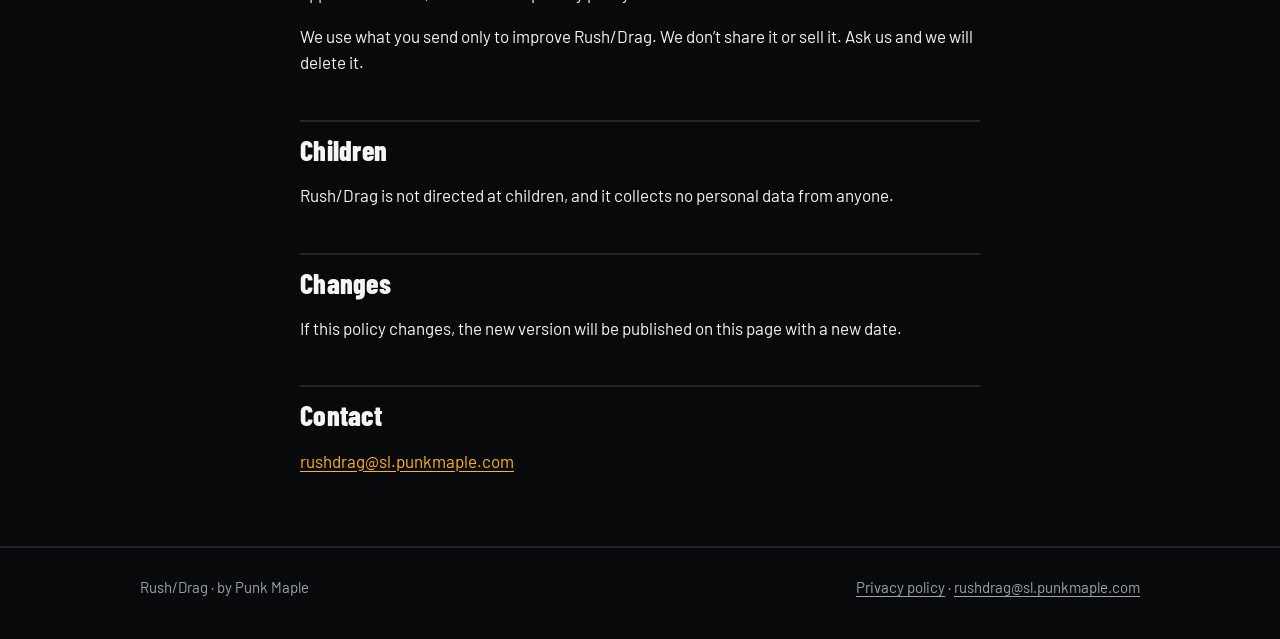
==== commit 8ed83b5b: "Privacy: drop the paired-watch section (the watch app isn't in the closed test) Co-Authored-By: Clau" ====
--- a/privacy/index.html
+++ b/privacy/index.html
@@ -48,9 +48,6 @@
   <p>“Send feedback” opens Android’s share sheet, and you pick the app: your email app, WhatsApp or another one. The message already holds the app version and your device model, and, if you choose, your last clip. Nothing is sent until you press send in that app, and it goes through that app’s own service, under its own privacy policy.</p>
   <p>We use what you send only to improve Rush/Drag. We don’t share it or sell it. Ask us and we will delete it.</p>
 
-  <h2>A paired watch</h2>
-  <p>If you pair a Wear OS watch, the app sends the tempo and its settings to your watch through Google’s Wear OS connection between your own devices. Nothing goes to us.</p>
-
   <h2>Children</h2>
   <p>Rush/Drag is not directed at children, and it collects no personal data from anyone.</p>
 
